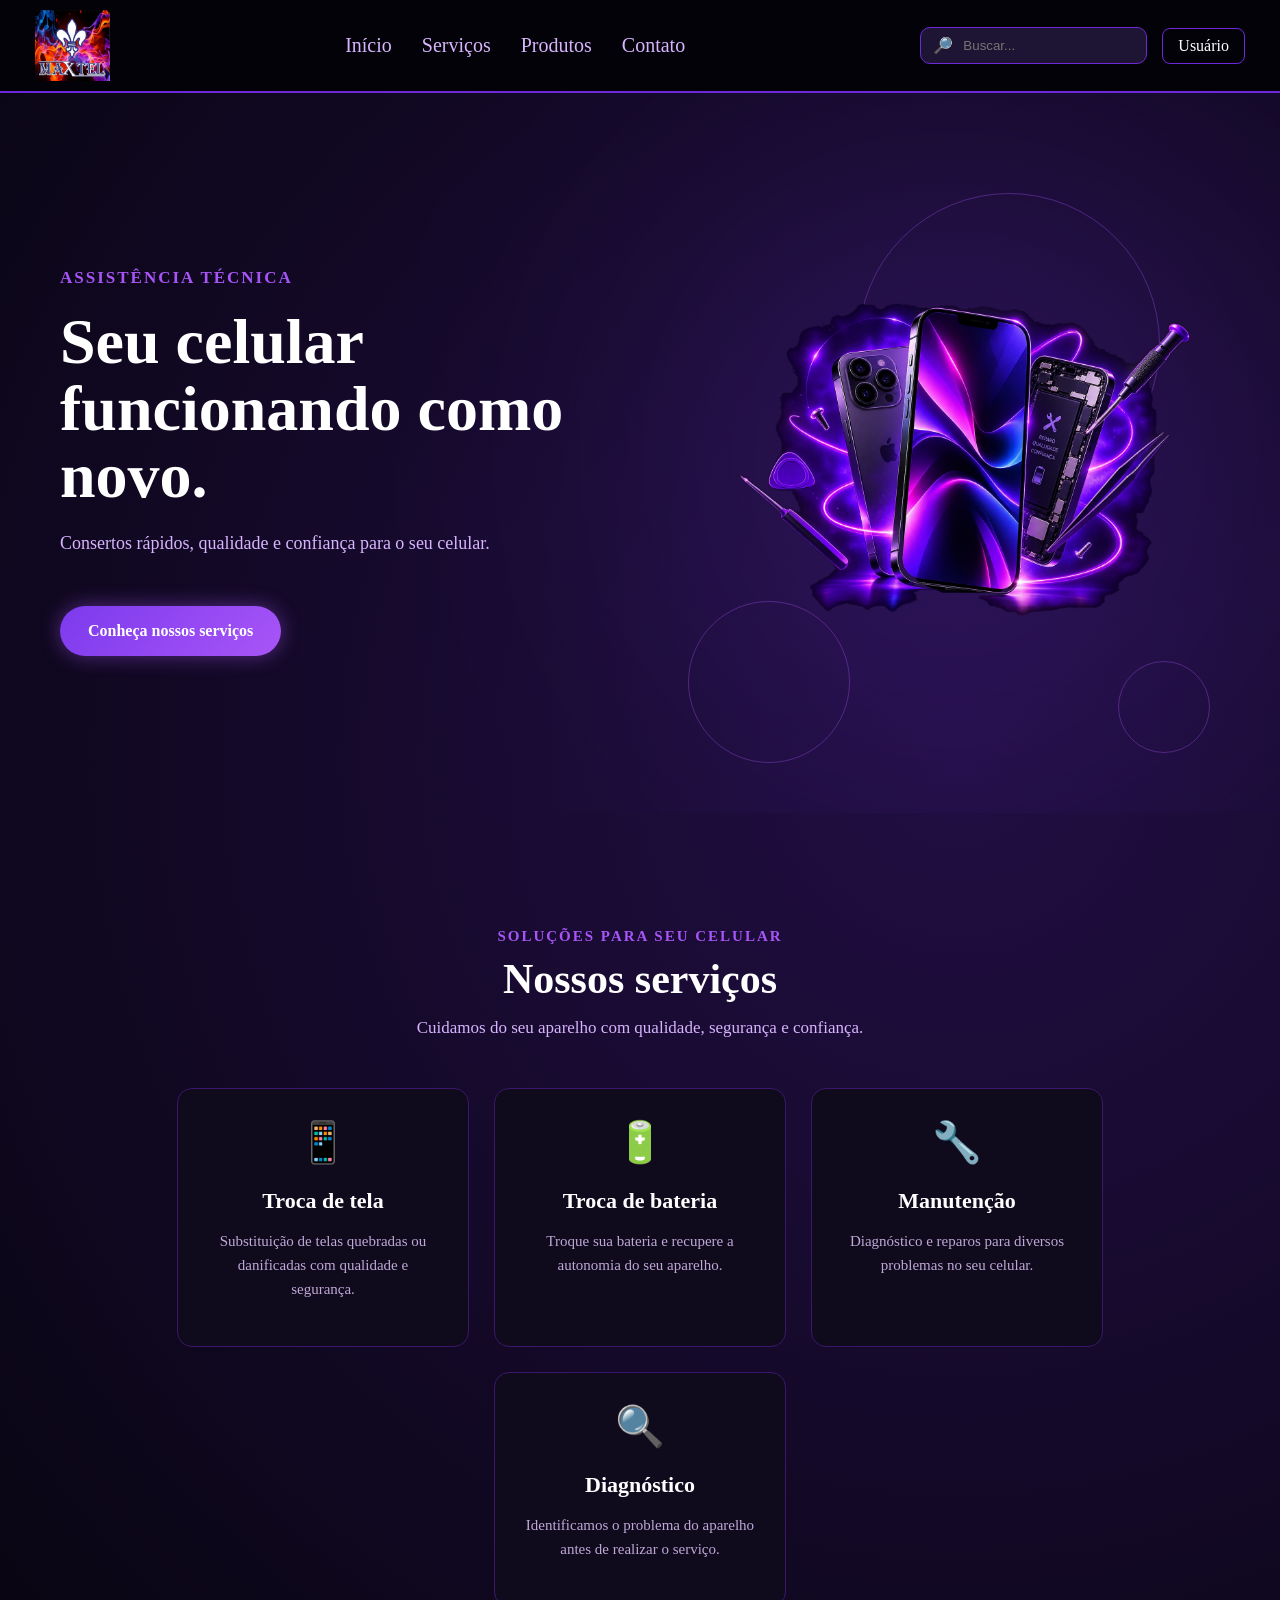
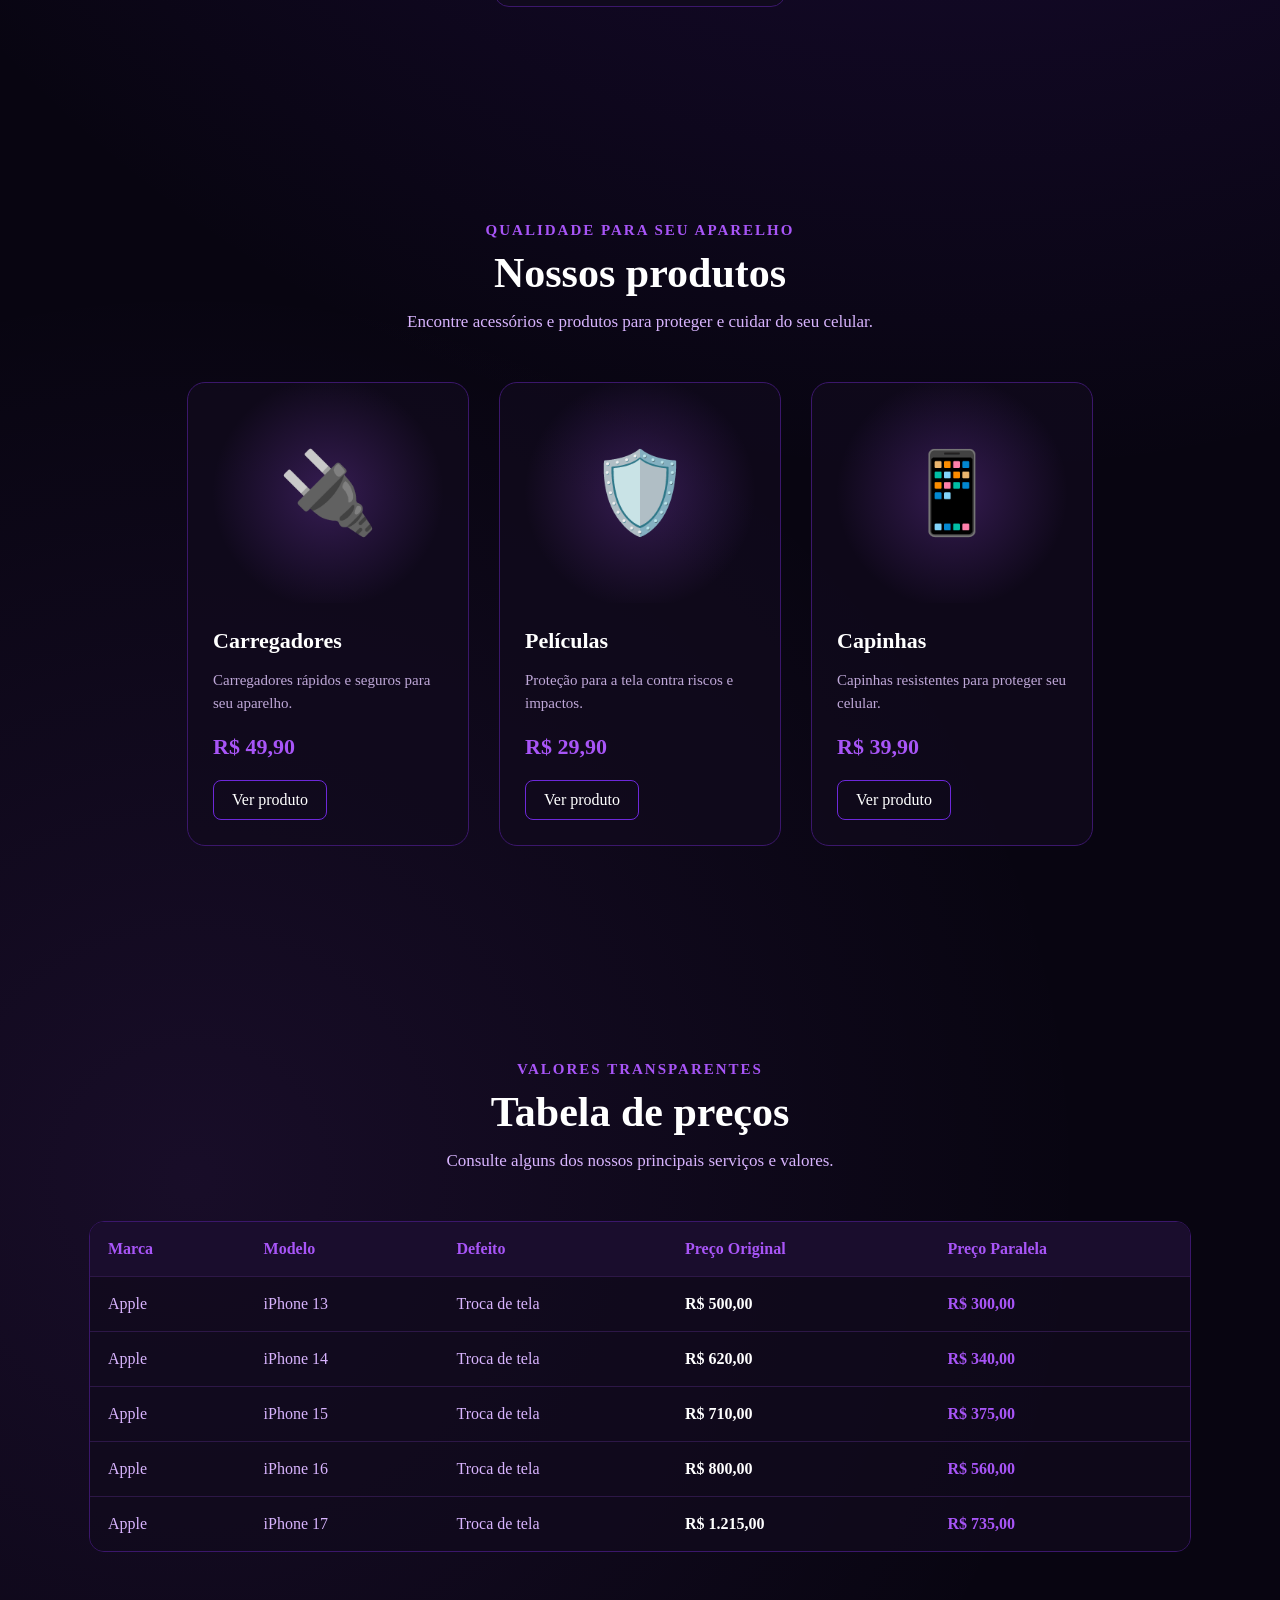
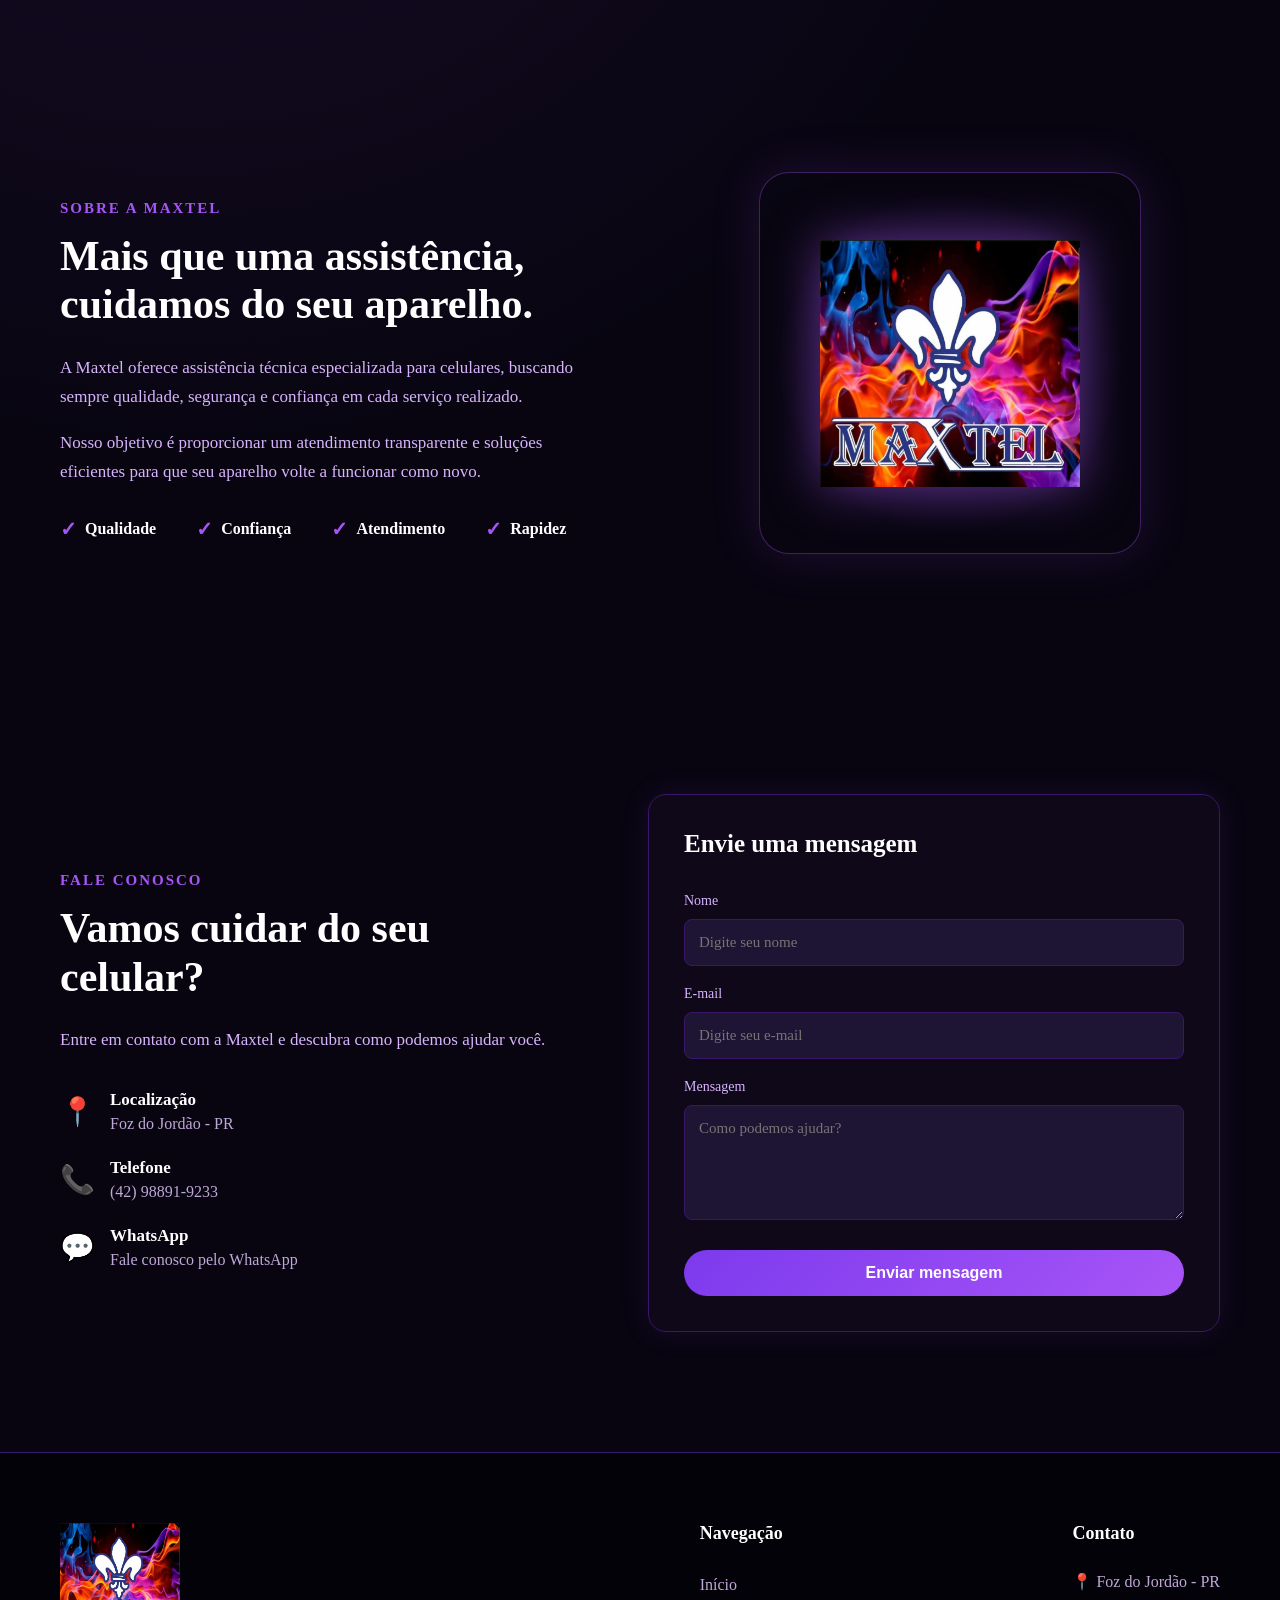
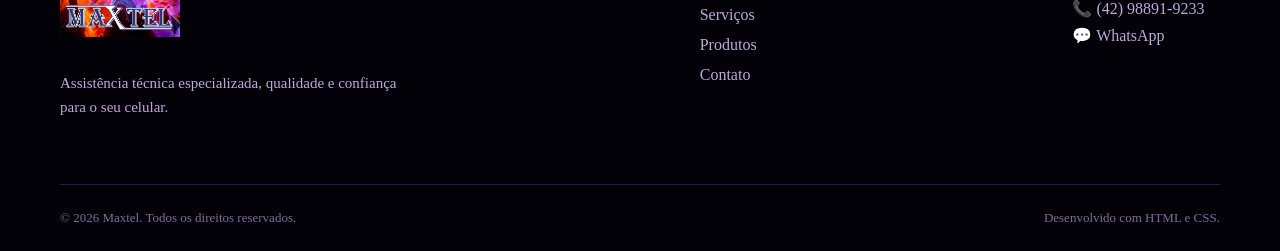
==== index.html @ 792420f7 "Add files via upload Adicionar site Maxtel" ====
<!DOCTYPE html>
<html lang="pt-BR">
<head>
    <meta charset="UTF-8">
    <meta name="viewport" content="width=device-width, initial-scale=1.0">
    <title>Maxtel: Assistência Técnica em Celulares</title>
    <link rel="stylesheet" href="style.css">
</head>
<body>
    
    <header class="header">

        <img src="Maxtel Logo.png" class="logo" alt="Logo da Maxtel">

        <nav class="menu">
            <a class="destaque" href="#inicio">Início</a>
            <a class="destaque" href="#servicos">Serviços</a>
            <a class="destaque" href="#produtos">Produtos</a>
            <a class="destaque" href="#contato">Contato</a>
        </nav>

        <div class="acoes">

            <div class="busca">
                <span>🔎</span>
                <input type="search" placeholder="Buscar...">
            </div>

            <div class="usuario">
                Usuário
            </div>
        </div>
      
    </header>

    <main>
<section class="hero">


            <div class="decoracao decoracao-1"></div>
            <div class="decoracao decoracao-2"></div>
            <div class="decoracao decoracao-3"></div>


            <div class="hero-conteudo">

                <p class="hero-subtitulo">ASSISTÊNCIA TÉCNICA</p>

                <h1>Seu celular funcionando como novo.</h1>

                <p class="hero-texto">Consertos rápidos, qualidade e confiança
                    para o seu celular.
                </p>

                <a href="#servicos" class="hero-botao">Conheça nossos serviços</a>

            </div>
            <div class="hero-imagem">
                <img src="hero-maxtel.png" alt="Celulares e ferramentas de assistência técnica">
            </div>


</section>
<section class="servicos">

         <div class="secao-titulo">
              <p>SOLUÇÕES PARA SEU CELULAR</p>
             <h2>Nossos serviços</h2>
             <span>Cuidamos do seu aparelho com qualidade, segurança e confiança.</span>
         </div>

    <div class="servicos-container">

        <div class="servico-card">
            <div class="servico-icone">📱</div>
            <h3>Troca de tela</h3>
            <p>
                Substituição de telas quebradas ou danificadas
                com qualidade e segurança.
            </p>
        </div>

        <div class="servico-card">
            <div class="servico-icone">🔋</div>
            <h3>Troca de bateria</h3>
            <p>
                Troque sua bateria e recupere a autonomia
                do seu aparelho.
            </p>
        </div>

        <div class="servico-card">
            <div class="servico-icone">🔧</div>
            <h3>Manutenção</h3>
            <p>
                Diagnóstico e reparos para diversos problemas
                no seu celular.
            </p>
        </div>

        <div class="servico-card">
            <div class="servico-icone">🔍</div>
            <h3>Diagnóstico</h3>
            <p>
                Identificamos o problema do aparelho antes
                de realizar o serviço.
            </p>
        </div>

    </div>
</section>

<section class="produtos">

    <div class="secao-titulo">
        <p>QUALIDADE PARA SEU APARELHO</p>
        <h2>Nossos produtos</h2>
        <span>
            Encontre acessórios e produtos para proteger e cuidar do seu celular.
        </span>
    </div>

    <div class="produtos-container">

        <div class="produto-card">

            <div class="produto-imagem">
                <span>🔌</span>
            </div>

            <div class="produto-info">
                <h3>Carregadores</h3>

                <p>
                    Carregadores rápidos e seguros para seu aparelho.
                </p>

                <strong>R$ 49,90</strong>

                <a href="#">Ver produto</a>
            </div>

        </div>


        <div class="produto-card">

            <div class="produto-imagem">
                <span>🛡️</span>
            </div>

            <div class="produto-info">
                <h3>Películas</h3>

                <p>
                    Proteção para a tela contra riscos e impactos.
                </p>

                <strong>R$ 29,90</strong>

                <a href="#">Ver produto</a>
            </div>

        </div>


        <div class="produto-card">

            <div class="produto-imagem">
                <span>📱</span>
            </div>

            <div class="produto-info">
                <h3>Capinhas</h3>

                <p>
                    Capinhas resistentes para proteger seu celular.
                </p>

                <strong>R$ 39,90</strong>

                <a href="#">Ver produto</a>
            </div>

        </div>

    </div>

</section>
<section class="precos">

    <div class="secao-titulo">
        <p>VALORES TRANSPARENTES</p>
        <h2>Tabela de preços</h2>
        <span>
            Consulte alguns dos nossos principais serviços e valores.
        </span>
    </div>

    <div class="tabela-container">

        <table class="tabela">

            <thead>
                <tr>
                    <th>Marca</th>
                    <th>Modelo</th>
                    <th>Defeito</th>
                    <th>Preço Original</th>
                    <th>Preço Paralela</th>
                </tr>
            </thead>

            <tbody>

                <tr>
                    <td>Apple</td>
                    <td>iPhone 13</td>
                    <td>Troca de tela</td>
                    <td>R$ 500,00</td>
                    <td>R$ 300,00</td>
                </tr>

                <tr>
                    <td>Apple</td>
                    <td>iPhone 14</td>
                    <td>Troca de tela</td>
                    <td>R$ 620,00</td>
                    <td>R$ 340,00</td>
                </tr>

                <tr>
                    <td>Apple</td>
                    <td>iPhone 15</td>
                    <td>Troca de tela</td>
                    <td>R$ 710,00</td>
                    <td>R$ 375,00</td>
                </tr>

                <tr>
                    <td>Apple</td>
                    <td>iPhone 16</td>
                    <td>Troca de tela</td>
                    <td>R$ 800,00</td>
                    <td>R$ 560,00</td>
                </tr>

                <tr>
                    <td>Apple</td>
                    <td>iPhone 17</td>
                    <td>Troca de tela</td>
                    <td>R$ 1.215,00</td>
                    <td>R$ 735,00</td>
                </tr>

            </tbody>

        </table>

    </div>

</section>
<section class="sobre">

    <div class="sobre-conteudo">

        <p class="sobre-subtitulo">SOBRE A MAXTEL</p>

        <h2>
            Mais que uma assistência,
            cuidamos do seu aparelho.
        </h2>

        <p class="sobre-texto">
            A Maxtel oferece assistência técnica especializada
            para celulares, buscando sempre qualidade,
            segurança e confiança em cada serviço realizado.
        </p>

        <p class="sobre-texto">
            Nosso objetivo é proporcionar um atendimento
            transparente e soluções eficientes para que seu
            aparelho volte a funcionar como novo.
        </p>

        <div class="sobre-diferenciais">

            <div>
                <strong>✓</strong>
                <span>Qualidade</span>
            </div>

            <div>
                <strong>✓</strong>
                <span>Confiança</span>
            </div>

            <div>
                <strong>✓</strong>
                <span>Atendimento</span>
            </div>

            <div>
                <strong>✓</strong>
                <span>Rapidez</span>
            </div>

        </div>

    </div>


    <div class="sobre-imagem">

        <div class="sobre-imagem">

           <div class="sobre-imagem-fundo">
              <img src="Maxtel Logo.png" alt="Logo da Maxtel">
           </div>

       </div>

    </div>

</section>
<section class="contato">

    <div class="contato-conteudo">

        <p class="contato-subtitulo">FALE CONOSCO</p>

        <h2>
            Vamos cuidar do seu celular?
        </h2>

        <p class="contato-texto">
            Entre em contato com a Maxtel e descubra
            como podemos ajudar você.
        </p>

        <div class="contato-informacoes">

            <div class="contato-item">
                <span>📍</span>
                <div>
                    <strong>Localização</strong>
                    <p>Foz do Jordão - PR</p>
                </div>
            </div>

            <div class="contato-item">
                <span>📞</span>
                <div>
                    <strong>Telefone</strong>
                    <p>(42) 98891-9233</p>
                </div>
            </div>

            <div class="contato-item">
                <span>💬</span>
                <div>
                    <strong>WhatsApp</strong>
                    <p>Fale conosco pelo WhatsApp</p>
                </div>
            </div>

        </div>

    </div>


    <div class="contato-formulario">

        <h3>Envie uma mensagem</h3>

        <form>

            <label for="nome">Nome</label>
            <input
                type="text"
                id="nome"
                placeholder="Digite seu nome"
            >

            <label for="email">E-mail</label>
            <input
                type="email"
                id="email"
                placeholder="Digite seu e-mail"
            >

            <label for="mensagem">Mensagem</label>
            <textarea
                id="mensagem"
                rows="5"
                placeholder="Como podemos ajudar?"
            ></textarea>

            <button type="submit">
                Enviar mensagem
            </button>

        </form>

    </div>

</section>

    </main>
<footer class="footer">

    <div class="footer-conteudo">

        <div class="footer-marca">

            <img src="Maxtel Logo.png" alt="Logo da Maxtel">

            <p>
                Assistência técnica especializada,
                qualidade e confiança para o seu celular.
            </p>

        </div>


        <div class="footer-links">

            <h3>Navegação</h3>

            <a href="#inicio">Início</a>
            <a href="#servicos">Serviços</a>
            <a href="#produtos">Produtos</a>
            <a href="#contato">Contato</a>

        </div>


        <div class="footer-contato">

            <h3>Contato</h3>

            <p>📍 Foz do Jordão - PR</p>
            <p>📞 (42) 98891-9233</p>
            <p>💬 WhatsApp</p>

        </div>

    </div>


    <div class="footer-final">

        <p>
            © 2026 Maxtel. Todos os direitos reservados.
        </p>

        <p>
            Desenvolvido com HTML e CSS.
        </p>

    </div>

</footer>
</body>
</html>
---- style.css ----
.precos {
    padding: 100px 60px;
    background: transparent;
}

.tabela-container {
    width: 100%;
    max-width: 1100px;
    margin: 0 auto;

    overflow-x: auto;

    border: 1px solid #3b176b;
    border-radius: 15px;
}

.tabela {
    width: 100%;

    border-collapse: collapse;

    background: rgba(16, 10, 29, 0.75);
}

.tabela th {
    padding: 18px;

    background-color: #1a0d2d;

    color: #A855F7;

    text-align: left;

    font-size: 16px;
}

.tabela td {
    padding: 18px;

    color: #D8B4FE;

    border-top: 1px solid #2d1747;
}

.tabela tbody tr {
    transition: 0.3s;
}

.tabela tbody tr:hover {
    background-color: rgba(168, 85, 247, 0.08);
}

.tabela td:nth-child(4),
.tabela td:nth-child(5) {
    color: white;
    font-weight: bold;
}

.tabela td:nth-child(5) {
    color: #A855F7;
}
body {
    margin: 0;
    color: white;

    background:
        radial-gradient(
            circle at 75% 15%,
            rgba(109, 40, 217, 0.25),
            transparent 30%
        ),
        radial-gradient(
            circle at 15% 55%,
            rgba(168, 85, 247, 0.10),
            transparent 30%
        ),
        #080511;
}
.destaque {
    color: #D8B4FE;
    text-decoration: none;
    font-size: 20px;
}
.destaque:hover {
    color: #A855F7;
}

.menu{
    display: flex;
    gap:30px;
}
.fundopreto{
    background-color: black;
}

.logo {
    width: 75px;
    height: auto;
}


.header {
    display: flex;
    justify-content: space-between;
    align-items: center;

    padding: 10px 35px;

    background-color: #040209;
    border-bottom: 2px solid #6D28D9;
}

nav{
    display:flex;
    gap:25px;
}

.usuario {
    color: white;
    border: 1px solid #6D28D9;
    padding: 8px 15px;
    border-radius: 8px;
}

.acoes {
    display: flex;
    align-items: center;
    gap: 15px;
}
.busca {
    display: flex;
    align-items: center;
    gap: 8px;

    background-color: #1E1433;
    border: 1px solid #6D28D9;
    padding: 8px 12px;
    border-radius: 10px;
}

.busca input {
    background: none;
    border: none;
    outline: none;
    color: white;
}

.hero {
    position: relative;
    min-height: 600px;
    padding: 60px 60px;

    display: flex;
    align-items: center;

    overflow: hidden;

    background: transparent;
}
.hero-conteudo {
    position: relative;
    z-index: 2;
    max-width: 650px;
}
.hero-subtitulo {
    color: #A855F7;
    font-size: 17px;
    font-weight: bold;
    letter-spacing: 2px;
}

.hero h1 {
    color: white;
    font-size: 64px;
    line-height: 1.05;
    max-width: 700px;
    margin: 20px 0;
}
.hero h1 span {
    color: #A855F7;
}

.hero-texto {
    color: #D8B4FE;
    font-size: 18px;
    line-height: 1.6;
}

.hero-botao {
    display: inline-block;

    margin-top: 30px;
    padding: 16px 28px;

    background: linear-gradient(
        135deg,
        #7C3AED,
        #A855F7
    );

    color: white;
    text-decoration: none;

    font-weight: bold;
    font-size: 16px;

    border-radius: 30px;

    box-shadow:
        0 0 20px rgba(168, 85, 247, 0.45);

    transition: 0.3s;
}

.hero-botao:hover {
    transform: translateY(-3px);

    box-shadow:
        0 0 30px rgba(168, 85, 247, 0.7);
}
.hero::before {
    content: "";

    position: absolute;

    width: 500px;
    height: 500px;

    right: 80px;
    top: 50%;

    transform: translateY(-50%);

    background: #7C3AED;

    border-radius: 50%;

    filter: blur(150px);

    opacity: 0.25;
}
.decoracao {
    position: absolute;

    border: 1px solid rgba(168, 85, 247, 0.35);

    border-radius: 50%;
}
.decoracao-1 {
    width: 300px;
    height: 300px;

    right: 120px;
    top: 100px;
}

.decoracao-2 {
    width: 160px;
    height: 160px;

    right: 430px;
    bottom: 50px;
}

.decoracao-3 {
    width: 90px;
    height: 90px;

    right: 70px;
    bottom: 60px;
}
.hero-imagem {
    position: relative;

    width: 50%;
    height: 500px;

    display: flex;
    align-items: center;
    justify-content: center;

    z-index: 2;
}
.hero-imagem img {
    width: 560px;
    max-width: 100%;
    height: auto;
}
.servicos {
    padding: 100px 60px;
    background: transparent;
}
.secao-titulo {
    text-align: center;
    margin-bottom: 50px;
}

.secao-titulo p {
    color: #A855F7;
    font-size: 15px;
    font-weight: bold;
    letter-spacing: 2px;
    margin-bottom: 10px;
}

.secao-titulo h2 {
    color: white;
    font-size: 42px;
    margin: 0 0 15px;
}

.secao-titulo span {
    color: #D8B4FE;
    font-size: 17px;
}

.servicos-container {
    display: flex;
    justify-content: center;
    gap: 25px;
    flex-wrap: wrap;
}

.servico-card {
    width: 230px;
    padding: 30px;

    background-color: #100a1d;

    border: 1px solid #3b176b;
    border-radius: 15px;

    text-align: center;

    transition: 0.3s;
}

.servico-card:hover {
    transform: translateY(-8px);

    border-color: #A855F7;

    box-shadow:
        0 0 25px rgba(168, 85, 247, 0.25);
}

.servico-icone {
    font-size: 40px;
    margin-bottom: 20px;
}

.servico-card h3 {
    color: white;
    font-size: 22px;
    margin-bottom: 12px;
}

.servico-card p {
    color: #BFA8D8;
    line-height: 1.6;
    font-size: 15px;
}
.produtos {
    padding: 100px 60px;
    background: transparent;
}

.produtos-container {
    display: flex;
    justify-content: center;
    gap: 30px;
    flex-wrap: wrap;
}

.produto-card {
    width: 280px;

    background-color: rgba(16, 10, 29, 0.75);

    border: 1px solid #3b176b;
    border-radius: 18px;

    overflow: hidden;

    transition: 0.3s;
}

.produto-card:hover {
    transform: translateY(-8px);

    border-color: #A855F7;

    box-shadow:
        0 0 30px rgba(168, 85, 247, 0.25);
}

.produto-imagem {
    height: 220px;

    display: flex;
    align-items: center;
    justify-content: center;

    background:
        radial-gradient(
            circle,
            rgba(168, 85, 247, 0.25),
            transparent 65%
        );
}

.produto-imagem span {
    font-size: 80px;
}

.produto-info {
    padding: 25px;
}

.produto-info h3 {
    color: white;
    font-size: 22px;
    margin: 0 0 10px;
}

.produto-info p {
    color: #BFA8D8;
    line-height: 1.5;
    font-size: 15px;

    min-height: 45px;
}

.produto-info strong {
    display: block;

    color: #A855F7;
    font-size: 22px;

    margin: 20px 0;
}

.produto-info a {
    display: inline-block;

    padding: 10px 18px;

    border: 1px solid #6D28D9;
    border-radius: 8px;

    color: white;
    text-decoration: none;

    transition: 0.3s;
}

.produto-info a:hover {
    background-color: #7C3AED;
    border-color: #A855F7;
}
.sobre {
    display: flex;

    align-items: center;
    justify-content: space-between;

    gap: 80px;

    padding: 120px 60px;

    background: transparent;
}

.sobre-conteudo {
    flex: 1;
    max-width: 600px;
}

.sobre-subtitulo {
    color: #A855F7;

    font-size: 15px;
    font-weight: bold;

    letter-spacing: 2px;
}

.sobre-conteudo h2 {
    color: white;

    font-size: 42px;
    line-height: 1.15;

    margin: 15px 0 25px;
}

.sobre-texto {
    color: #D8B4FE;

    font-size: 17px;
    line-height: 1.7;

    margin-bottom: 18px;
}

.sobre-diferenciais {
    display: flex;

    flex-wrap: wrap;

    gap: 20px 40px;

    margin-top: 30px;
}

.sobre-diferenciais div {
    display: flex;
    align-items: center;

    gap: 8px;
}

.sobre-diferenciais strong {
    color: #A855F7;

    font-size: 20px;
}

.sobre-diferenciais span {
    color: white;

    font-weight: bold;
}

.sobre-imagem {
    flex: 1;

    display: flex;

    justify-content: center;
    align-items: center;
}

.sobre-imagem-fundo {
    width: 380px;
    height: 380px;

    display: flex;
    align-items: center;
    justify-content: center;

    background:
        radial-gradient(
            circle,
            rgba(168, 85, 247, 0.30),
            transparent 65%
        );

    border: 1px solid rgba(168, 85, 247, 0.35);

    border-radius: 30px;

    box-shadow:
        0 0 50px rgba(168, 85, 247, 0.15);
}

.sobre-imagem-fundo img {
    width: 260px;
    height: auto;

    filter: drop-shadow(
        0 0 25px rgba(168, 85, 247, 0.5)
    );
}
.contato {
    display: flex;

    justify-content: space-between;
    align-items: center;

    gap: 80px;

    padding: 120px 60px;

    background: transparent;
}

.contato-conteudo {
    flex: 1;
    max-width: 550px;
}

.contato-subtitulo {
    color: #A855F7;

    font-size: 15px;
    font-weight: bold;

    letter-spacing: 2px;
}

.contato-conteudo h2 {
    color: white;

    font-size: 42px;
    line-height: 1.15;

    margin: 15px 0 25px;
}

.contato-texto {
    color: #D8B4FE;

    font-size: 17px;
    line-height: 1.7;
}

.contato-informacoes {
    display: flex;

    flex-direction: column;

    gap: 25px;

    margin-top: 35px;
}

.contato-item {
    display: flex;

    align-items: center;

    gap: 15px;
}

.contato-item > span {
    font-size: 28px;
}

.contato-item strong {
    color: white;

    font-size: 17px;
}

.contato-item p {
    color: #BFA8D8;

    margin: 5px 0 0;
}

.contato-formulario {
    flex: 1;

    max-width: 500px;

    padding: 35px;

    background: rgba(16, 10, 29, 0.75);

    border: 1px solid #3b176b;

    border-radius: 18px;

    box-shadow:
        0 0 30px rgba(168, 85, 247, 0.10);
}

.contato-formulario h3 {
    color: white;

    font-size: 25px;

    margin-top: 0;
    margin-bottom: 25px;
}

.contato-formulario form {
    display: flex;

    flex-direction: column;

    gap: 10px;
}

.contato-formulario label {
    color: #D8B4FE;

    font-size: 14px;

    margin-top: 10px;
}

.contato-formulario input,
.contato-formulario textarea {
    width: 100%;

    box-sizing: border-box;

    padding: 14px;

    background-color: #1E1433;

    border: 1px solid #3b176b;

    border-radius: 8px;

    color: white;

    outline: none;

    font-family: inherit;

    font-size: 15px;

    transition: 0.3s;
}

.contato-formulario input:focus,
.contato-formulario textarea:focus {
    border-color: #A855F7;

    box-shadow:
        0 0 10px rgba(168, 85, 247, 0.20);
}

.contato-formulario button {
    margin-top: 20px;

    padding: 14px 20px;

    background: linear-gradient(
        135deg,
        #7C3AED,
        #A855F7
    );

    border: none;

    border-radius: 30px;

    color: white;

    font-size: 16px;

    font-weight: bold;

    cursor: pointer;

    transition: 0.3s;
}

.contato-formulario button:hover {
    transform: translateY(-3px);

    box-shadow:
        0 0 25px rgba(168, 85, 247, 0.45);
}
.footer {
    padding: 70px 60px 25px;

    background-color: #040209;

    border-top: 1px solid #3b176b;
}

.footer-conteudo {
    display: flex;

    justify-content: space-between;

    gap: 60px;

    max-width: 1200px;

    margin: 0 auto;

    padding-bottom: 50px;
}

.footer-marca {
    max-width: 350px;
}

.footer-marca img {
    width: 120px;

    height: auto;

    margin-bottom: 15px;
}

.footer-marca p {
    color: #BFA8D8;

    line-height: 1.6;

    font-size: 15px;
}

.footer h3 {
    color: white;

    font-size: 18px;

    margin-top: 0;

    margin-bottom: 20px;
}

.footer-links {
    display: flex;

    flex-direction: column;

    gap: 12px;
}

.footer-links a {
    color: #BFA8D8;

    text-decoration: none;

    transition: 0.3s;
}

.footer-links a:hover {
    color: #A855F7;

    transform: translateX(4px);
}

.footer-contato {
    display: flex;

    flex-direction: column;

    gap: 8px;
}

.footer-contato p {
    color: #BFA8D8;

    margin: 0;
}

.footer-final {
    display: flex;

    justify-content: space-between;

    gap: 20px;

    max-width: 1200px;

    margin: 0 auto;

    padding-top: 25px;

    border-top: 1px solid #2d1747;
}

.footer-final p {
    color: #806b99;

    font-size: 13px;

    margin: 0;
}
html {
    scroll-behavior: smooth;
}
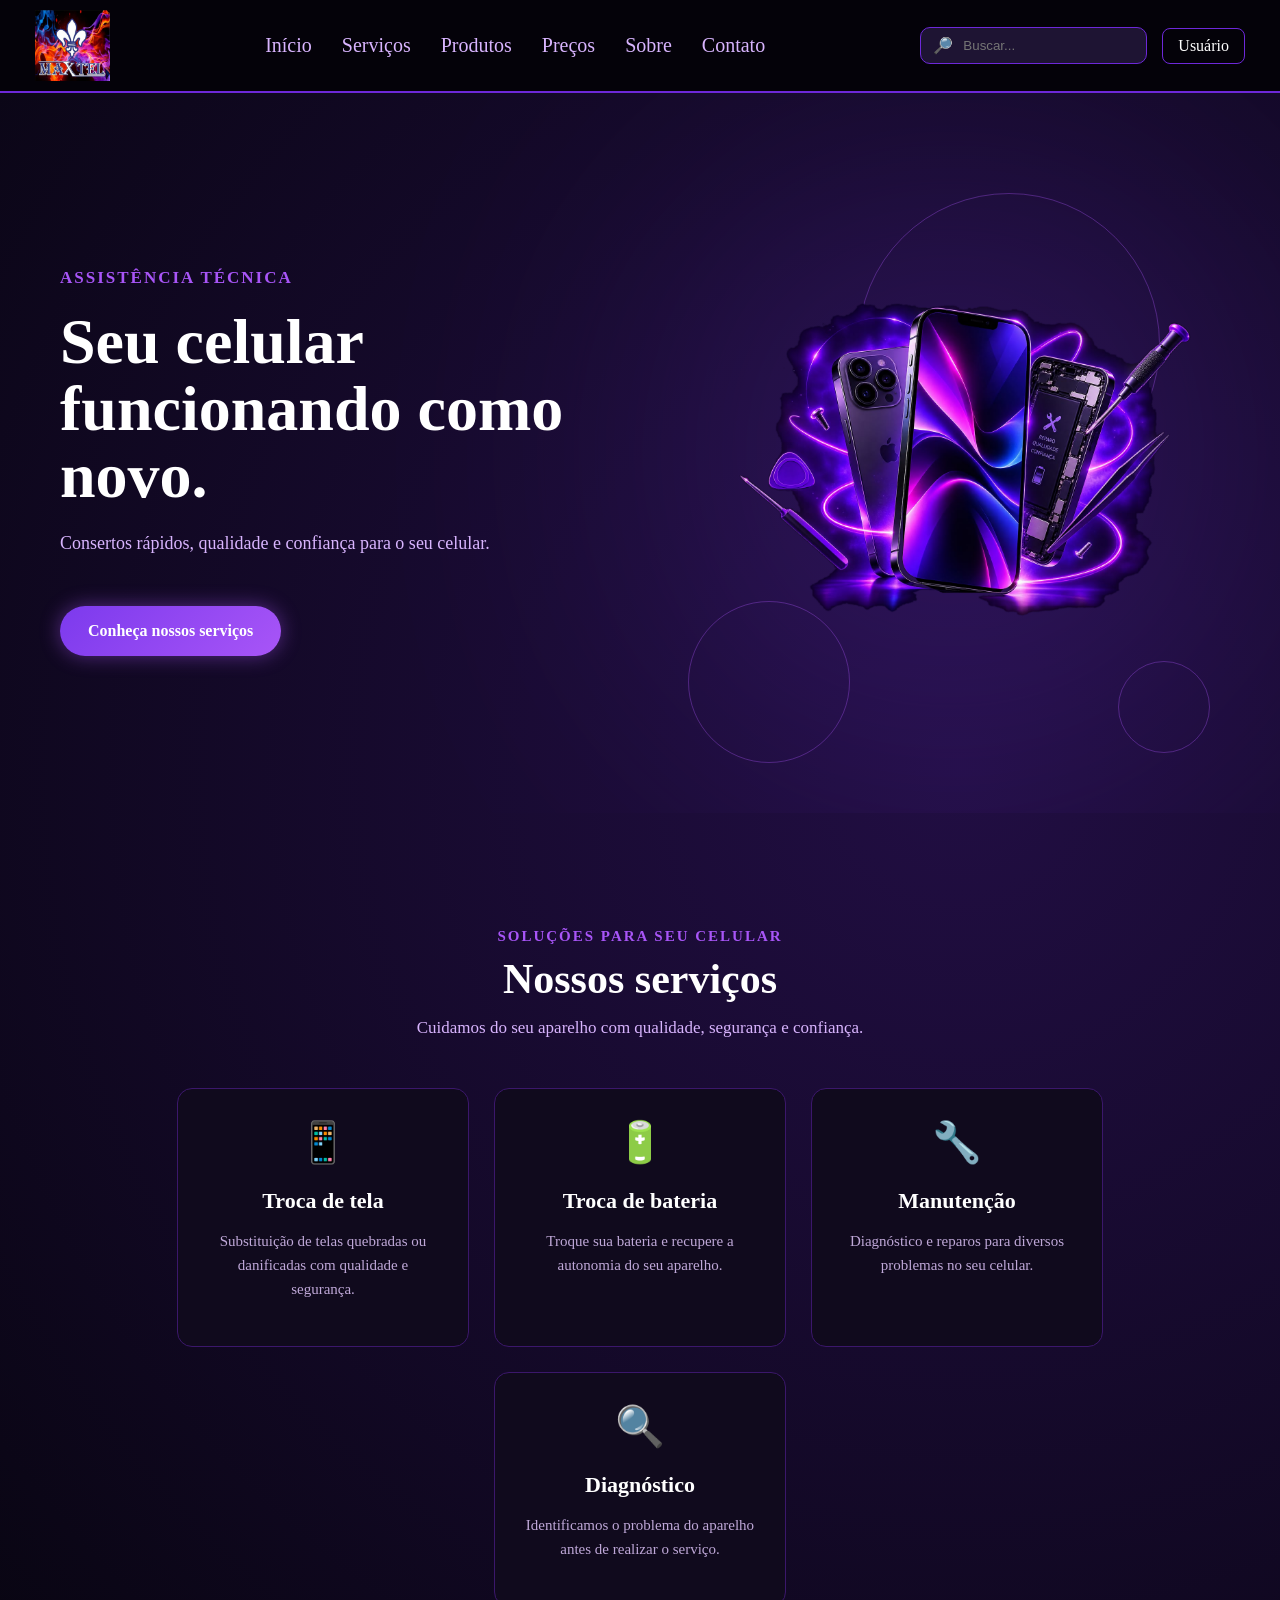
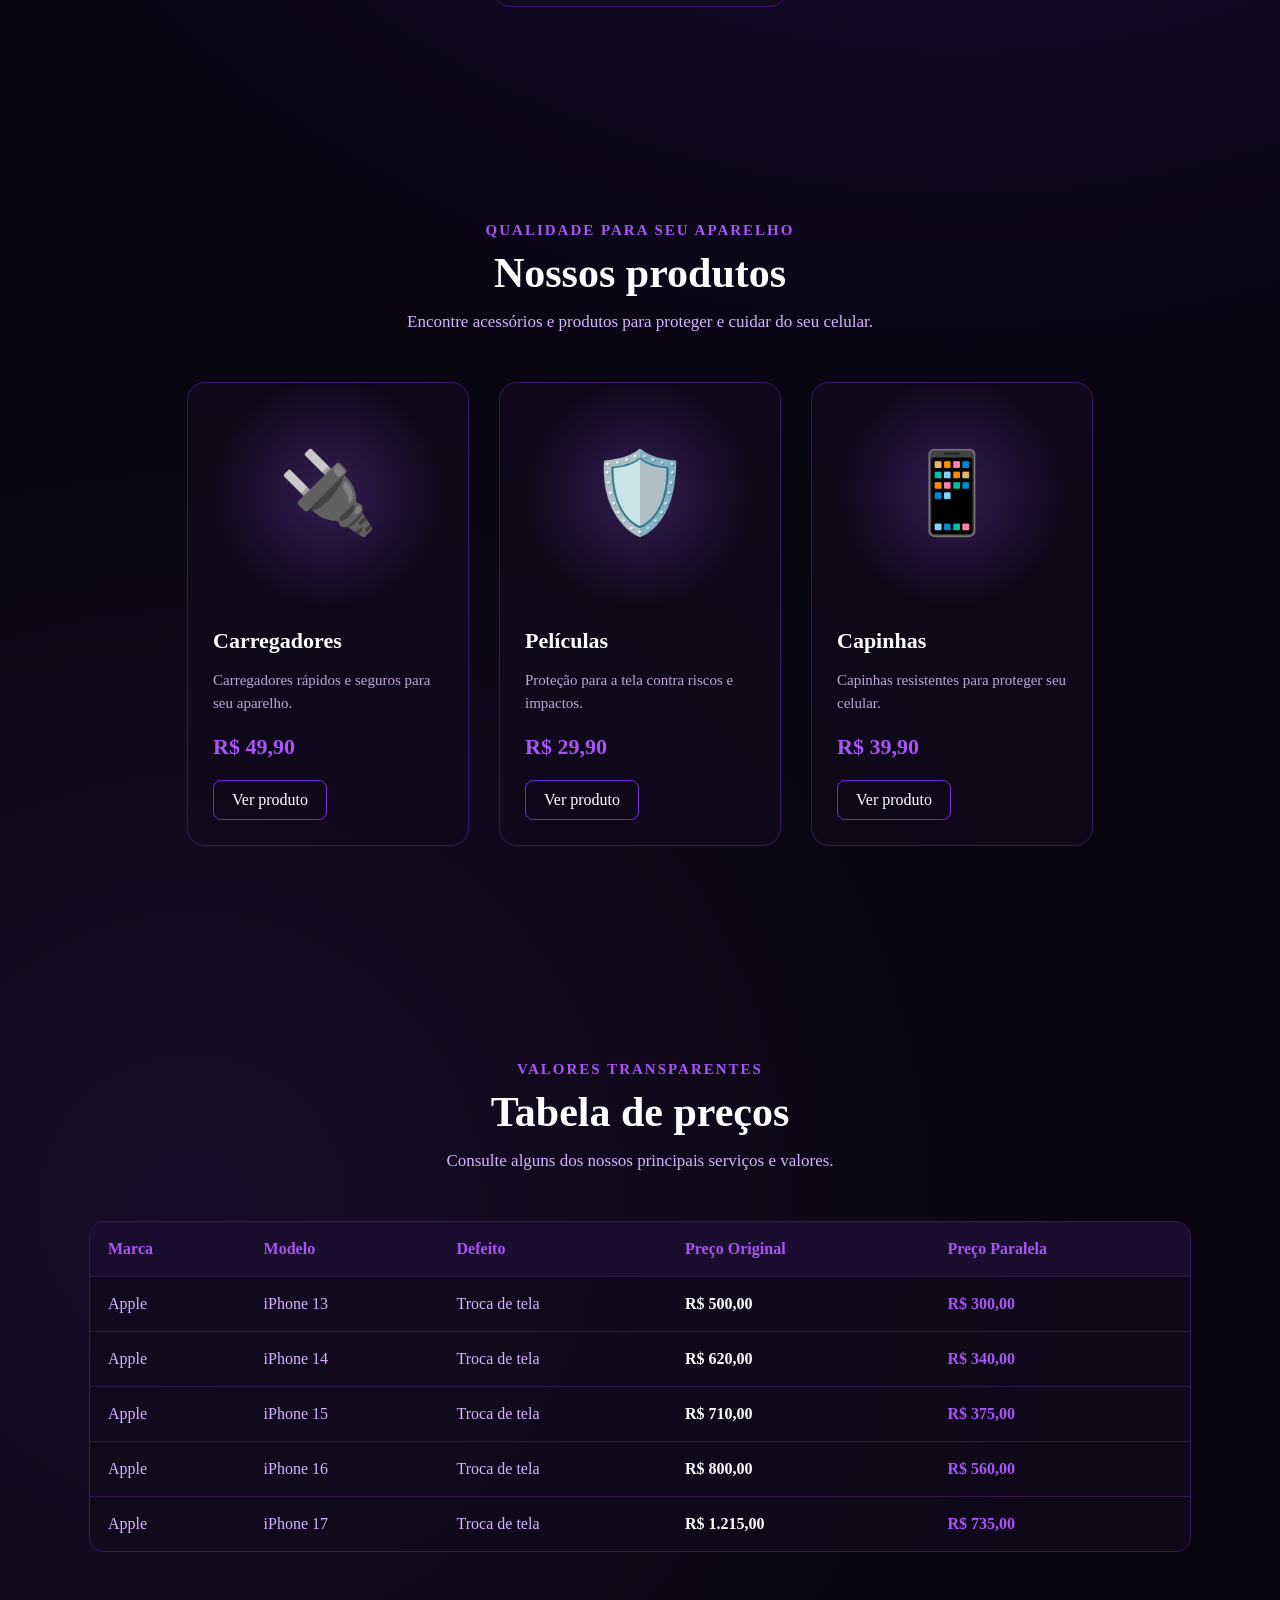
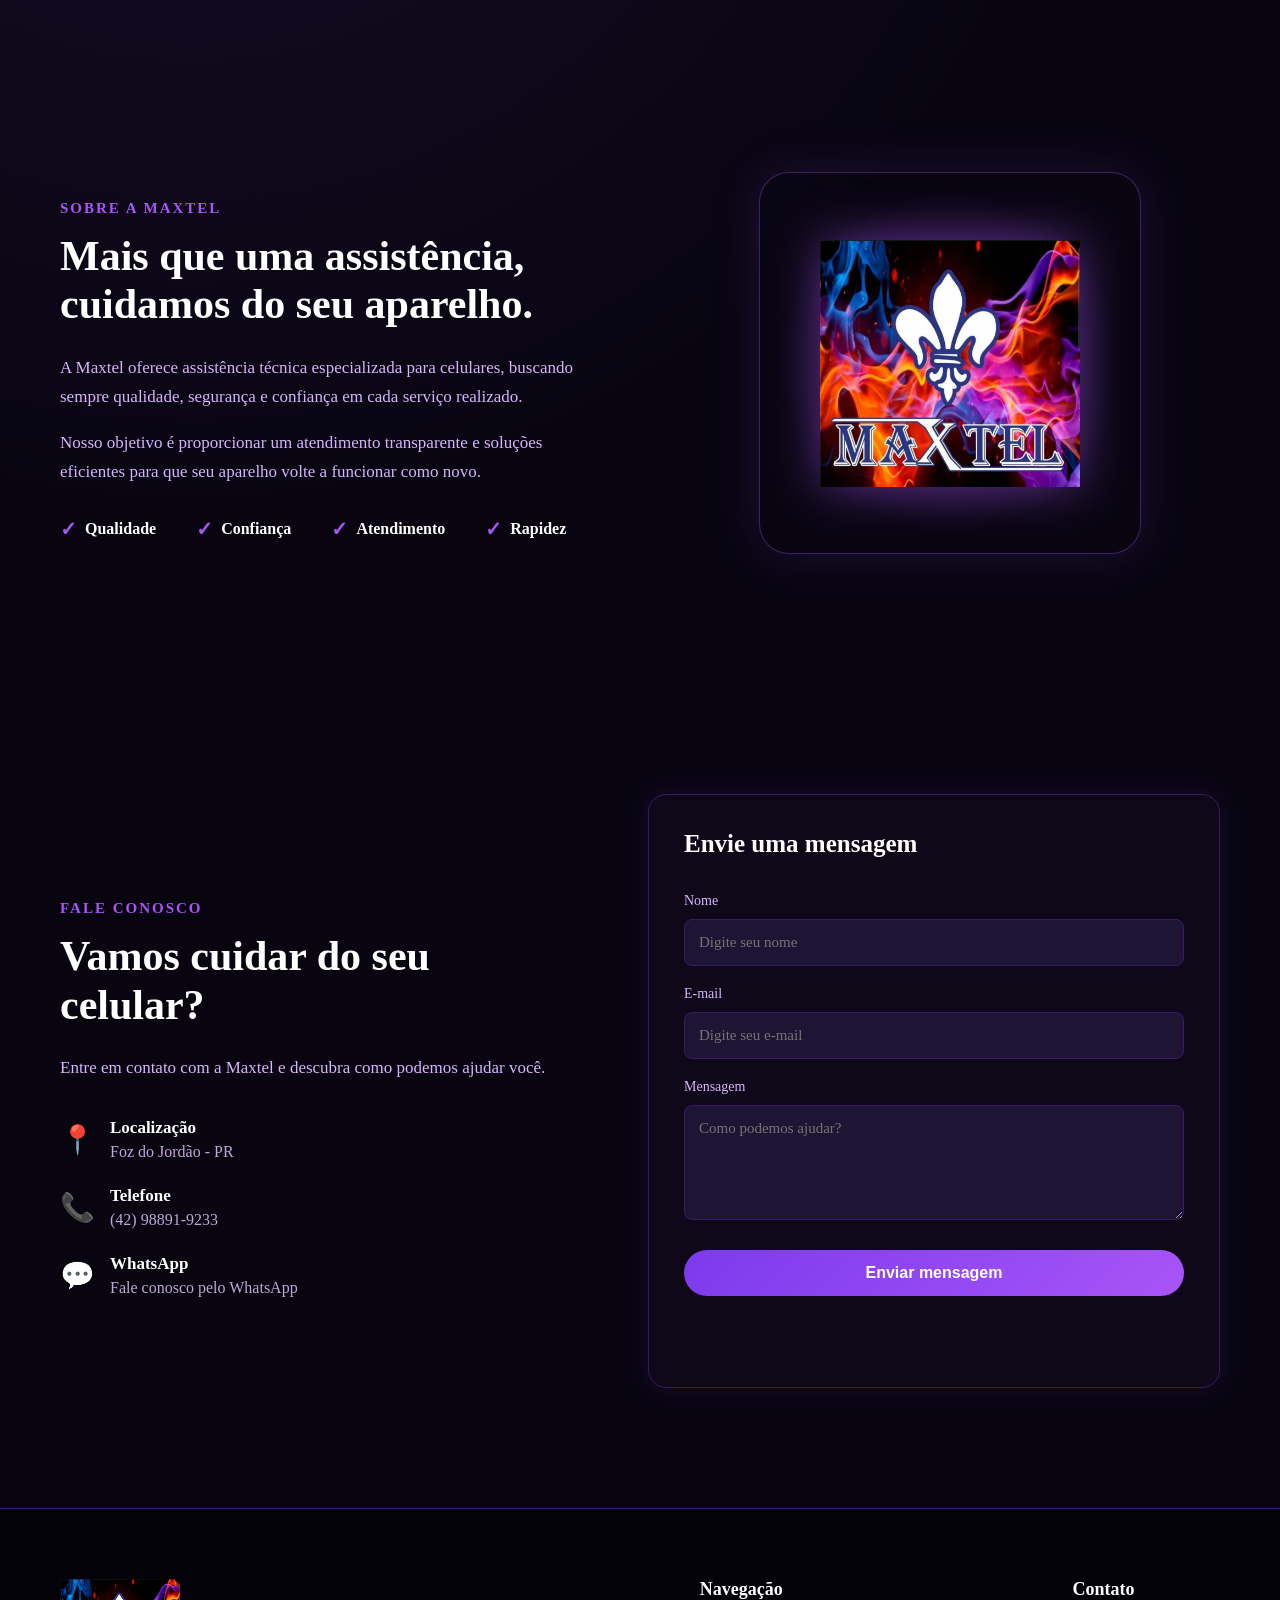
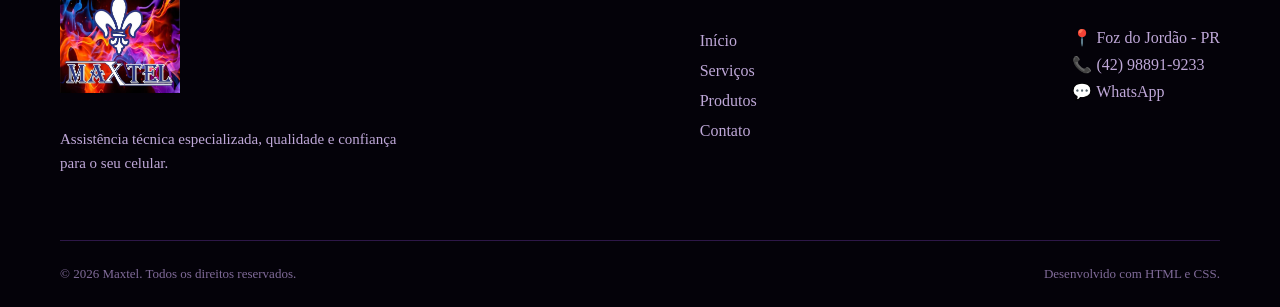
==== commit 1cda2c9e: "Add files via upload" ====
--- a/index.html
+++ b/index.html
@@ -12,12 +12,15 @@
 
         <img src="Maxtel Logo.png" class="logo" alt="Logo da Maxtel">
 
-        <nav class="menu">
-            <a class="destaque" href="#inicio">Início</a>
-            <a class="destaque" href="#servicos">Serviços</a>
-            <a class="destaque" href="#produtos">Produtos</a>
-            <a class="destaque" href="#contato">Contato</a>
-        </nav>
+        <nav class="menu" aria-label="Navegação principal">
+
+    <a class="destaque" href="#inicio">Início</a>
+    <a class="destaque" href="#servicos">Serviços</a>
+    <a class="destaque" href="#produtos">Produtos</a>
+    <a class="destaque" href="#precos">Preços</a>
+    <a class="destaque" href="#sobre">Sobre</a>
+    <a class="destaque" href="#contato">Contato</a>
+</nav>
 
         <div class="acoes">
 
@@ -34,7 +37,7 @@
     </header>
 
     <main>
-<section class="hero">
+<section id="inicio" class="hero">
 
 
             <div class="decoracao decoracao-1"></div>
@@ -61,7 +64,7 @@
 
 
 </section>
-<section class="servicos">
+<section id="servicos" class="servicos">
 
          <div class="secao-titulo">
               <p>SOLUÇÕES PARA SEU CELULAR</p>
@@ -110,7 +113,7 @@
     </div>
 </section>
 
-<section class="produtos">
+<section id="produtos" class="produtos">
 
     <div class="secao-titulo">
         <p>QUALIDADE PARA SEU APARELHO</p>
@@ -187,7 +190,7 @@
     </div>
 
 </section>
-<section class="precos">
+<section id="precos" class="precos">
 
     <div class="secao-titulo">
         <p>VALORES TRANSPARENTES</p>
@@ -260,7 +263,7 @@
     </div>
 
 </section>
-<section class="sobre">
+<section id="sobre" class="sobre">
 
     <div class="sobre-conteudo">
 
@@ -323,7 +326,7 @@
     </div>
 
 </section>
-<section class="contato">
+<section id="contato" class="contato">
 
     <div class="contato-conteudo">
 
@@ -372,36 +375,47 @@
     <div class="contato-formulario">
 
         <h3>Envie uma mensagem</h3>
-
-        <form>
-
-            <label for="nome">Nome</label>
-            <input
-                type="text"
-                id="nome"
-                placeholder="Digite seu nome"
-            >
-
-            <label for="email">E-mail</label>
-            <input
-                type="email"
-                id="email"
-                placeholder="Digite seu e-mail"
-            >
-
-            <label for="mensagem">Mensagem</label>
-            <textarea
-                id="mensagem"
-                rows="5"
-                placeholder="Como podemos ajudar?"
-            ></textarea>
-
-            <button type="submit">
-                Enviar mensagem
-            </button>
-
-        </form>
-
+        <form id="formContato">
+
+    <label for="nome">Nome</label>
+
+    <input
+        type="text"
+        id="nome"
+        name="nome"
+        placeholder="Digite seu nome"
+        autocomplete="name"
+        required
+    >
+
+    <label for="email">E-mail</label>
+
+    <input
+        type="email"
+        id="email"
+        name="email"
+        placeholder="Digite seu e-mail"
+        autocomplete="email"
+        required
+    >
+
+    <label for="mensagem">Mensagem</label>
+
+    <textarea
+        id="mensagem"
+        name="mensagem"
+        rows="5"
+        placeholder="Como podemos ajudar?"
+        required
+    ></textarea>
+
+    <button type="submit">
+        Enviar mensagem
+    </button>
+
+    <p id="statusFormulario" class="status-formulario" aria-live="polite"></p>
+
+</form>
     </div>
 
 </section>
@@ -461,5 +475,6 @@
     </div>
 
 </footer>
+<script src="script.js"></script>
 </body>
 </html>
--- a/style.css
+++ b/style.css
@@ -869,4 +869,23 @@
 }
 html {
     scroll-behavior: smooth;
+}
+.status-formulario {
+    min-height: 20px;
+
+    margin-top: 12px;
+
+    font-size: 14px;
+
+    text-align: center;
+
+    transition: 0.3s;
+}
+
+.status-formulario.sucesso {
+    color: #86efac;
+}
+
+.status-formulario.erro {
+    color: #fca5a5;
 }
